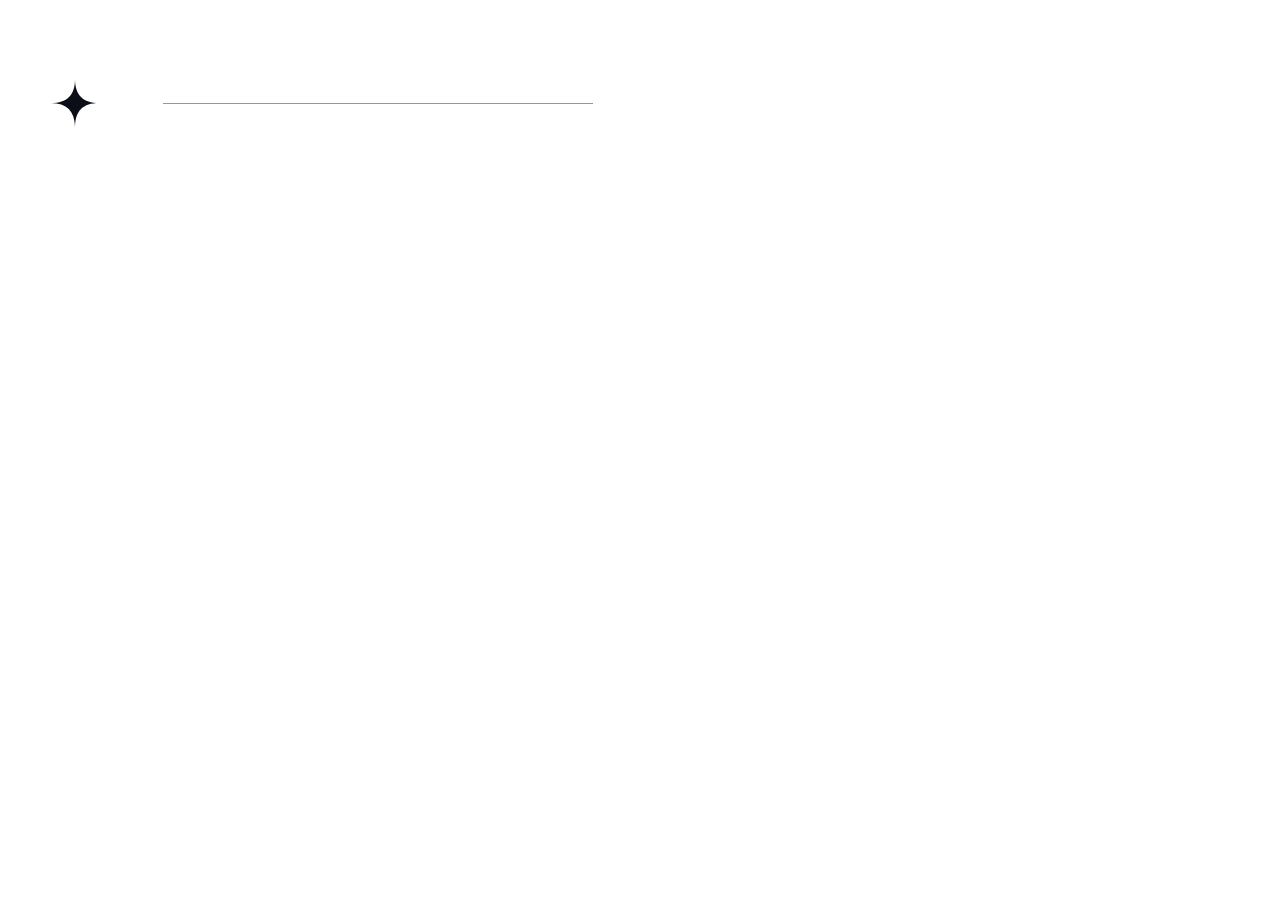
==== Pages/Crew.html @ 7c0da0c4 "...." ====
<!DOCTYPE html>
<html lang="en">
  <head>
    <meta charset="UTF-8" />
    <meta http-equiv="X-UA-Compatible" content="IE=edge" />
    <meta name="viewport" content="width=device-width, initial-scale=1.0" />
    <link
      rel="shortcut icon"
      href="/assets/favicon-32x32.png"
      type="image/x-icon"
    />
    <link rel="stylesheet" href="/style/css_reset.css" />
    <link rel="stylesheet" href="/style/Crew.css" />
    <link rel="stylesheet" href="/style/Webfonts/Barlow_Condensed.css" />
    <link rel="stylesheet" href="/style/Webfonts/Barlow.css" />
    <link rel="stylesheet" href="/style/Webfonts/Bellefair.css" />
    <link rel="stylesheet" href="/style/navigation.css" />
    <script src="/js/jquery-3.6.1.min.js"></script>
    <script src="/js/NavigationMobile.js"></script>
    <title>Space Tourismus</title>
  </head>
  <body>
    <nav class="container-navigation">
      <img class="Nav-logo" src="/assets//shared/logo.svg" alt="Website Logo" />

      <div class="nav-line"></div>
      <div class="container-links">
        <ul class="links">
          <li class="nav-element">
            <a href="index.html"><span>00</span>HOME</a>
          </li>

          <li class="nav-element active">
            <a href="/Pages/Destination.html"> <span>01</span>DESTINATION </a>
          </li>

          <li class="nav-element">
            <a href="/Pages/Crew.html"><span>02</span>CREW</a>
          </li>

          <li class="nav-element">
            <a href="/Pages/Technology.html"><span>03</span>TECHNOLOGY</a>
          </li>
        </ul>
      </div>
      <div id="MenuBtn">
        <img
          class="nav-menu-logo"
          src="/assets/shared/icon-hamburger.svg"
          alt="Menu Logo"
        />
        <img
          class="nav-menu-logo close"
          src="/assets/shared/icon-close.svg"
          alt="Menu Logo"
          style="display: none"
        />
      </div>
    </nav>

    <main class="Container-Crew-Main"></main>
    <aside class="Container-Crew-Aside"></aside>
  </body>
</html>
---- style/Crew.css ----
/* TODO: Mobile view */
---- style/Webfonts/Barlow_Condensed.css ----
/* barlow-condensed-100 - latin */
@font-face {
  font-family: "Barlow Condensed";
  font-style: normal;
  font-weight: 100;
  src: url("barlow-condensed-v12-latin-100.eot"); /* IE9 Compat Modes */
  src: local(""),
    url("barlow-condensed-v12-latin-100.eot?#iefix") format("embedded-opentype"),
    /* IE6-IE8 */ url("barlow-condensed-v12-latin-100.woff2") format("woff2"),
    /* Super Modern Browsers */ url("barlow-condensed-v12-latin-100.woff")
      format("woff"),
    /* Modern Browsers */ url("barlow-condensed-v12-latin-100.ttf")
      format("truetype"),
    /* Safari, Android, iOS */
      url("barlow-condensed-v12-latin-100.svg#BarlowCondensed") format("svg"); /* Legacy iOS */
}
/* barlow-condensed-100italic - latin */
@font-face {
  font-family: "Barlow Condensed";
  font-style: italic;
  font-weight: 100;
  src: url("barlow-condensed-v12-latin-100italic.eot"); /* IE9 Compat Modes */
  src: local(""),
    url("barlow-condensed-v12-latin-100italic.eot?#iefix")
      format("embedded-opentype"),
    /* IE6-IE8 */ url("barlow-condensed-v12-latin-100italic.woff2")
      format("woff2"),
    /* Super Modern Browsers */ url("barlow-condensed-v12-latin-100italic.woff")
      format("woff"),
    /* Modern Browsers */ url("barlow-condensed-v12-latin-100italic.ttf")
      format("truetype"),
    /* Safari, Android, iOS */
      url("barlow-condensed-v12-latin-100italic.svg#BarlowCondensed")
      format("svg"); /* Legacy iOS */
}
/* barlow-condensed-200 - latin */
@font-face {
  font-family: "Barlow Condensed";
  font-style: normal;
  font-weight: 200;
  src: url("barlow-condensed-v12-latin-200.eot"); /* IE9 Compat Modes */
  src: local(""),
    url("barlow-condensed-v12-latin-200.eot?#iefix") format("embedded-opentype"),
    /* IE6-IE8 */ url("barlow-condensed-v12-latin-200.woff2") format("woff2"),
    /* Super Modern Browsers */ url("barlow-condensed-v12-latin-200.woff")
      format("woff"),
    /* Modern Browsers */ url("barlow-condensed-v12-latin-200.ttf")
      format("truetype"),
    /* Safari, Android, iOS */
      url("barlow-condensed-v12-latin-200.svg#BarlowCondensed") format("svg"); /* Legacy iOS */
}
/* barlow-condensed-200italic - latin */
@font-face {
  font-family: "Barlow Condensed";
  font-style: italic;
  font-weight: 200;
  src: url("barlow-condensed-v12-latin-200italic.eot"); /* IE9 Compat Modes */
  src: local(""),
    url("barlow-condensed-v12-latin-200italic.eot?#iefix")
      format("embedded-opentype"),
    /* IE6-IE8 */ url("barlow-condensed-v12-latin-200italic.woff2")
      format("woff2"),
    /* Super Modern Browsers */ url("barlow-condensed-v12-latin-200italic.woff")
      format("woff"),
    /* Modern Browsers */ url("barlow-condensed-v12-latin-200italic.ttf")
      format("truetype"),
    /* Safari, Android, iOS */
      url("barlow-condensed-v12-latin-200italic.svg#BarlowCondensed")
      format("svg"); /* Legacy iOS */
}
/* barlow-condensed-300 - latin */
@font-face {
  font-family: "Barlow Condensed";
  font-style: normal;
  font-weight: 300;
  src: url("barlow-condensed-v12-latin-300.eot"); /* IE9 Compat Modes */
  src: local(""),
    url("barlow-condensed-v12-latin-300.eot?#iefix") format("embedded-opentype"),
    /* IE6-IE8 */ url("barlow-condensed-v12-latin-300.woff2") format("woff2"),
    /* Super Modern Browsers */ url("barlow-condensed-v12-latin-300.woff")
      format("woff"),
    /* Modern Browsers */ url("barlow-condensed-v12-latin-300.ttf")
      format("truetype"),
    /* Safari, Android, iOS */
      url("barlow-condensed-v12-latin-300.svg#BarlowCondensed") format("svg"); /* Legacy iOS */
}
/* barlow-condensed-300italic - latin */
@font-face {
  font-family: "Barlow Condensed";
  font-style: italic;
  font-weight: 300;
  src: url("barlow-condensed-v12-latin-300italic.eot"); /* IE9 Compat Modes */
  src: local(""),
    url("barlow-condensed-v12-latin-300italic.eot?#iefix")
      format("embedded-opentype"),
    /* IE6-IE8 */ url("barlow-condensed-v12-latin-300italic.woff2")
      format("woff2"),
    /* Super Modern Browsers */ url("barlow-condensed-v12-latin-300italic.woff")
      format("woff"),
    /* Modern Browsers */ url("barlow-condensed-v12-latin-300italic.ttf")
      format("truetype"),
    /* Safari, Android, iOS */
      url("barlow-condensed-v12-latin-300italic.svg#BarlowCondensed")
      format("svg"); /* Legacy iOS */
}
/* barlow-condensed-regular - latin */
@font-face {
  font-family: "Barlow Condensed";
  font-style: normal;
  font-weight: 400;
  src: url("barlow-condensed-v12-latin-regular.eot"); /* IE9 Compat Modes */
  src: local(""),
    url("barlow-condensed-v12-latin-regular.eot?#iefix")
      format("embedded-opentype"),
    /* IE6-IE8 */ url("barlow-condensed-v12-latin-regular.woff2")
      format("woff2"),
    /* Super Modern Browsers */ url("barlow-condensed-v12-latin-regular.woff")
      format("woff"),
    /* Modern Browsers */ url("barlow-condensed-v12-latin-regular.ttf")
      format("truetype"),
    /* Safari, Android, iOS */
      url("barlow-condensed-v12-latin-regular.svg#BarlowCondensed")
      format("svg"); /* Legacy iOS */
}
/* barlow-condensed-italic - latin */
@font-face {
  font-family: "Barlow Condensed";
  font-style: italic;
  font-weight: 400;
  src: url("barlow-condensed-v12-latin-italic.eot"); /* IE9 Compat Modes */
  src: local(""),
    url("barlow-condensed-v12-latin-italic.eot?#iefix")
      format("embedded-opentype"),
    /* IE6-IE8 */ url("barlow-condensed-v12-latin-italic.woff2") format("woff2"),
    /* Super Modern Browsers */ url("barlow-condensed-v12-latin-italic.woff")
      format("woff"),
    /* Modern Browsers */ url("barlow-condensed-v12-latin-italic.ttf")
      format("truetype"),
    /* Safari, Android, iOS */
      url("barlow-condensed-v12-latin-italic.svg#BarlowCondensed") format("svg"); /* Legacy iOS */
}
/* barlow-condensed-500 - latin */
@font-face {
  font-family: "Barlow Condensed";
  font-style: normal;
  font-weight: 500;
  src: url("barlow-condensed-v12-latin-500.eot"); /* IE9 Compat Modes */
  src: local(""),
    url("barlow-condensed-v12-latin-500.eot?#iefix") format("embedded-opentype"),
    /* IE6-IE8 */ url("barlow-condensed-v12-latin-500.woff2") format("woff2"),
    /* Super Modern Browsers */ url("barlow-condensed-v12-latin-500.woff")
      format("woff"),
    /* Modern Browsers */ url("barlow-condensed-v12-latin-500.ttf")
      format("truetype"),
    /* Safari, Android, iOS */
      url("barlow-condensed-v12-latin-500.svg#BarlowCondensed") format("svg"); /* Legacy iOS */
}
/* barlow-condensed-500italic - latin */
@font-face {
  font-family: "Barlow Condensed";
  font-style: italic;
  font-weight: 500;
  src: url("barlow-condensed-v12-latin-500italic.eot"); /* IE9 Compat Modes */
  src: local(""),
    url("barlow-condensed-v12-latin-500italic.eot?#iefix")
      format("embedded-opentype"),
    /* IE6-IE8 */ url("barlow-condensed-v12-latin-500italic.woff2")
      format("woff2"),
    /* Super Modern Browsers */ url("barlow-condensed-v12-latin-500italic.woff")
      format("woff"),
    /* Modern Browsers */ url("barlow-condensed-v12-latin-500italic.ttf")
      format("truetype"),
    /* Safari, Android, iOS */
      url("barlow-condensed-v12-latin-500italic.svg#BarlowCondensed")
      format("svg"); /* Legacy iOS */
}
/* barlow-condensed-600 - latin */
@font-face {
  font-family: "Barlow Condensed";
  font-style: normal;
  font-weight: 600;
  src: url("barlow-condensed-v12-latin-600.eot"); /* IE9 Compat Modes */
  src: local(""),
    url("barlow-condensed-v12-latin-600.eot?#iefix") format("embedded-opentype"),
    /* IE6-IE8 */ url("barlow-condensed-v12-latin-600.woff2") format("woff2"),
    /* Super Modern Browsers */ url("barlow-condensed-v12-latin-600.woff")
      format("woff"),
    /* Modern Browsers */ url("barlow-condensed-v12-latin-600.ttf")
      format("truetype"),
    /* Safari, Android, iOS */
      url("barlow-condensed-v12-latin-600.svg#BarlowCondensed") format("svg"); /* Legacy iOS */
}
/* barlow-condensed-600italic - latin */
@font-face {
  font-family: "Barlow Condensed";
  font-style: italic;
  font-weight: 600;
  src: url("barlow-condensed-v12-latin-600italic.eot"); /* IE9 Compat Modes */
  src: local(""),
    url("barlow-condensed-v12-latin-600italic.eot?#iefix")
      format("embedded-opentype"),
    /* IE6-IE8 */ url("barlow-condensed-v12-latin-600italic.woff2")
      format("woff2"),
    /* Super Modern Browsers */ url("barlow-condensed-v12-latin-600italic.woff")
      format("woff"),
    /* Modern Browsers */ url("barlow-condensed-v12-latin-600italic.ttf")
      format("truetype"),
    /* Safari, Android, iOS */
      url("barlow-condensed-v12-latin-600italic.svg#BarlowCondensed")
      format("svg"); /* Legacy iOS */
}
/* barlow-condensed-700 - latin */
@font-face {
  font-family: "Barlow Condensed";
  font-style: normal;
  font-weight: 700;
  src: url("barlow-condensed-v12-latin-700.eot"); /* IE9 Compat Modes */
  src: local(""),
    url("barlow-condensed-v12-latin-700.eot?#iefix") format("embedded-opentype"),
    /* IE6-IE8 */ url("barlow-condensed-v12-latin-700.woff2") format("woff2"),
    /* Super Modern Browsers */ url("barlow-condensed-v12-latin-700.woff")
      format("woff"),
    /* Modern Browsers */ url("barlow-condensed-v12-latin-700.ttf")
      format("truetype"),
    /* Safari, Android, iOS */
      url("barlow-condensed-v12-latin-700.svg#BarlowCondensed") format("svg"); /* Legacy iOS */
}
/* barlow-condensed-800 - latin */
@font-face {
  font-family: "Barlow Condensed";
  font-style: normal;
  font-weight: 800;
  src: url("barlow-condensed-v12-latin-800.eot"); /* IE9 Compat Modes */
  src: local(""),
    url("barlow-condensed-v12-latin-800.eot?#iefix") format("embedded-opentype"),
    /* IE6-IE8 */ url("barlow-condensed-v12-latin-800.woff2") format("woff2"),
    /* Super Modern Browsers */ url("barlow-condensed-v12-latin-800.woff")
      format("woff"),
    /* Modern Browsers */ url("barlow-condensed-v12-latin-800.ttf")
      format("truetype"),
    /* Safari, Android, iOS */
      url("barlow-condensed-v12-latin-800.svg#BarlowCondensed") format("svg"); /* Legacy iOS */
}
/* barlow-condensed-700italic - latin */
@font-face {
  font-family: "Barlow Condensed";
  font-style: italic;
  font-weight: 700;
  src: url("barlow-condensed-v12-latin-700italic.eot"); /* IE9 Compat Modes */
  src: local(""),
    url("barlow-condensed-v12-latin-700italic.eot?#iefix")
      format("embedded-opentype"),
    /* IE6-IE8 */ url("barlow-condensed-v12-latin-700italic.woff2")
      format("woff2"),
    /* Super Modern Browsers */ url("barlow-condensed-v12-latin-700italic.woff")
      format("woff"),
    /* Modern Browsers */ url("barlow-condensed-v12-latin-700italic.ttf")
      format("truetype"),
    /* Safari, Android, iOS */
      url("barlow-condensed-v12-latin-700italic.svg#BarlowCondensed")
      format("svg"); /* Legacy iOS */
}
/* barlow-condensed-800italic - latin */
@font-face {
  font-family: "Barlow Condensed";
  font-style: italic;
  font-weight: 800;
  src: url("barlow-condensed-v12-latin-800italic.eot"); /* IE9 Compat Modes */
  src: local(""),
    url("barlow-condensed-v12-latin-800italic.eot?#iefix")
      format("embedded-opentype"),
    /* IE6-IE8 */ url("barlow-condensed-v12-latin-800italic.woff2")
      format("woff2"),
    /* Super Modern Browsers */ url("barlow-condensed-v12-latin-800italic.woff")
      format("woff"),
    /* Modern Browsers */ url("barlow-condensed-v12-latin-800italic.ttf")
      format("truetype"),
    /* Safari, Android, iOS */
      url("barlow-condensed-v12-latin-800italic.svg#BarlowCondensed")
      format("svg"); /* Legacy iOS */
}
/* barlow-condensed-900italic - latin */
@font-face {
  font-family: "Barlow Condensed";
  font-style: italic;
  font-weight: 900;
  src: url("barlow-condensed-v12-latin-900italic.eot"); /* IE9 Compat Modes */
  src: local(""),
    url("barlow-condensed-v12-latin-900italic.eot?#iefix")
      format("embedded-opentype"),
    /* IE6-IE8 */ url("barlow-condensed-v12-latin-900italic.woff2")
      format("woff2"),
    /* Super Modern Browsers */ url("barlow-condensed-v12-latin-900italic.woff")
      format("woff"),
    /* Modern Browsers */ url("barlow-condensed-v12-latin-900italic.ttf")
      format("truetype"),
    /* Safari, Android, iOS */
      url("barlow-condensed-v12-latin-900italic.svg#BarlowCondensed")
      format("svg"); /* Legacy iOS */
}
/* barlow-condensed-900 - latin */
@font-face {
  font-family: "Barlow Condensed";
  font-style: normal;
  font-weight: 900;
  src: url("barlow-condensed-v12-latin-900.eot"); /* IE9 Compat Modes */
  src: local(""),
    url("barlow-condensed-v12-latin-900.eot?#iefix") format("embedded-opentype"),
    /* IE6-IE8 */ url("barlow-condensed-v12-latin-900.woff2") format("woff2"),
    /* Super Modern Browsers */ url("barlow-condensed-v12-latin-900.woff")
      format("woff"),
    /* Modern Browsers */ url("barlow-condensed-v12-latin-900.ttf")
      format("truetype"),
    /* Safari, Android, iOS */
      url("barlow-condensed-v12-latin-900.svg#BarlowCondensed") format("svg"); /* Legacy iOS */
}
---- style/Webfonts/Barlow.css ----
/* barlow-100 - latin */
@font-face {
  font-family: "Barlow";
  font-style: normal;
  font-weight: 100;
  src: url("barlow-v12-latin-100.eot"); /* IE9 Compat Modes */
  src: local(""),
    url("barlow-v12-latin-100.eot?#iefix") format("embedded-opentype"),
    /* IE6-IE8 */ url("barlow-v12-latin-100.woff2") format("woff2"),
    /* Super Modern Browsers */ url("barlow-v12-latin-100.woff") format("woff"),
    /* Modern Browsers */ url("barlow-v12-latin-100.ttf") format("truetype"),
    /* Safari, Android, iOS */ url("barlow-v12-latin-100.svg#Barlow")
      format("svg"); /* Legacy iOS */
}
/* barlow-100italic - latin */
@font-face {
  font-family: "Barlow";
  font-style: italic;
  font-weight: 100;
  src: url("barlow-v12-latin-100italic.eot"); /* IE9 Compat Modes */
  src: local(""),
    url("barlow-v12-latin-100italic.eot?#iefix") format("embedded-opentype"),
    /* IE6-IE8 */ url("barlow-v12-latin-100italic.woff2") format("woff2"),
    /* Super Modern Browsers */ url("barlow-v12-latin-100italic.woff")
      format("woff"),
    /* Modern Browsers */ url("barlow-v12-latin-100italic.ttf")
      format("truetype"),
    /* Safari, Android, iOS */ url("barlow-v12-latin-100italic.svg#Barlow")
      format("svg"); /* Legacy iOS */
}
/* barlow-200 - latin */
@font-face {
  font-family: "Barlow";
  font-style: normal;
  font-weight: 200;
  src: url("barlow-v12-latin-200.eot"); /* IE9 Compat Modes */
  src: local(""),
    url("barlow-v12-latin-200.eot?#iefix") format("embedded-opentype"),
    /* IE6-IE8 */ url("barlow-v12-latin-200.woff2") format("woff2"),
    /* Super Modern Browsers */ url("barlow-v12-latin-200.woff") format("woff"),
    /* Modern Browsers */ url("barlow-v12-latin-200.ttf") format("truetype"),
    /* Safari, Android, iOS */ url("barlow-v12-latin-200.svg#Barlow")
      format("svg"); /* Legacy iOS */
}
/* barlow-200italic - latin */
@font-face {
  font-family: "Barlow";
  font-style: italic;
  font-weight: 200;
  src: url("barlow-v12-latin-200italic.eot"); /* IE9 Compat Modes */
  src: local(""),
    url("barlow-v12-latin-200italic.eot?#iefix") format("embedded-opentype"),
    /* IE6-IE8 */ url("barlow-v12-latin-200italic.woff2") format("woff2"),
    /* Super Modern Browsers */ url("barlow-v12-latin-200italic.woff")
      format("woff"),
    /* Modern Browsers */ url("barlow-v12-latin-200italic.ttf")
      format("truetype"),
    /* Safari, Android, iOS */ url("barlow-v12-latin-200italic.svg#Barlow")
      format("svg"); /* Legacy iOS */
}
/* barlow-300 - latin */
@font-face {
  font-family: "Barlow";
  font-style: normal;
  font-weight: 300;
  src: url("barlow-v12-latin-300.eot"); /* IE9 Compat Modes */
  src: local(""),
    url("barlow-v12-latin-300.eot?#iefix") format("embedded-opentype"),
    /* IE6-IE8 */ url("barlow-v12-latin-300.woff2") format("woff2"),
    /* Super Modern Browsers */ url("barlow-v12-latin-300.woff") format("woff"),
    /* Modern Browsers */ url("barlow-v12-latin-300.ttf") format("truetype"),
    /* Safari, Android, iOS */ url("barlow-v12-latin-300.svg#Barlow")
      format("svg"); /* Legacy iOS */
}
/* barlow-300italic - latin */
@font-face {
  font-family: "Barlow";
  font-style: italic;
  font-weight: 300;
  src: url("barlow-v12-latin-300italic.eot"); /* IE9 Compat Modes */
  src: local(""),
    url("barlow-v12-latin-300italic.eot?#iefix") format("embedded-opentype"),
    /* IE6-IE8 */ url("barlow-v12-latin-300italic.woff2") format("woff2"),
    /* Super Modern Browsers */ url("barlow-v12-latin-300italic.woff")
      format("woff"),
    /* Modern Browsers */ url("barlow-v12-latin-300italic.ttf")
      format("truetype"),
    /* Safari, Android, iOS */ url("barlow-v12-latin-300italic.svg#Barlow")
      format("svg"); /* Legacy iOS */
}
/* barlow-regular - latin */
@font-face {
  font-family: "Barlow";
  font-style: normal;
  font-weight: 400;
  src: url("barlow-v12-latin-regular.eot"); /* IE9 Compat Modes */
  src: local(""),
    url("barlow-v12-latin-regular.eot?#iefix") format("embedded-opentype"),
    /* IE6-IE8 */ url("barlow-v12-latin-regular.woff2") format("woff2"),
    /* Super Modern Browsers */ url("barlow-v12-latin-regular.woff")
      format("woff"),
    /* Modern Browsers */ url("barlow-v12-latin-regular.ttf") format("truetype"),
    /* Safari, Android, iOS */ url("barlow-v12-latin-regular.svg#Barlow")
      format("svg"); /* Legacy iOS */
}
/* barlow-italic - latin */
@font-face {
  font-family: "Barlow";
  font-style: italic;
  font-weight: 400;
  src: url("barlow-v12-latin-italic.eot"); /* IE9 Compat Modes */
  src: local(""),
    url("barlow-v12-latin-italic.eot?#iefix") format("embedded-opentype"),
    /* IE6-IE8 */ url("barlow-v12-latin-italic.woff2") format("woff2"),
    /* Super Modern Browsers */ url("barlow-v12-latin-italic.woff")
      format("woff"),
    /* Modern Browsers */ url("barlow-v12-latin-italic.ttf") format("truetype"),
    /* Safari, Android, iOS */ url("barlow-v12-latin-italic.svg#Barlow")
      format("svg"); /* Legacy iOS */
}
/* barlow-500 - latin */
@font-face {
  font-family: "Barlow";
  font-style: normal;
  font-weight: 500;
  src: url("barlow-v12-latin-500.eot"); /* IE9 Compat Modes */
  src: local(""),
    url("barlow-v12-latin-500.eot?#iefix") format("embedded-opentype"),
    /* IE6-IE8 */ url("barlow-v12-latin-500.woff2") format("woff2"),
    /* Super Modern Browsers */ url("barlow-v12-latin-500.woff") format("woff"),
    /* Modern Browsers */ url("barlow-v12-latin-500.ttf") format("truetype"),
    /* Safari, Android, iOS */ url("barlow-v12-latin-500.svg#Barlow")
      format("svg"); /* Legacy iOS */
}
/* barlow-500italic - latin */
@font-face {
  font-family: "Barlow";
  font-style: italic;
  font-weight: 500;
  src: url("barlow-v12-latin-500italic.eot"); /* IE9 Compat Modes */
  src: local(""),
    url("barlow-v12-latin-500italic.eot?#iefix") format("embedded-opentype"),
    /* IE6-IE8 */ url("barlow-v12-latin-500italic.woff2") format("woff2"),
    /* Super Modern Browsers */ url("barlow-v12-latin-500italic.woff")
      format("woff"),
    /* Modern Browsers */ url("barlow-v12-latin-500italic.ttf")
      format("truetype"),
    /* Safari, Android, iOS */ url("barlow-v12-latin-500italic.svg#Barlow")
      format("svg"); /* Legacy iOS */
}
/* barlow-600italic - latin */
@font-face {
  font-family: "Barlow";
  font-style: italic;
  font-weight: 600;
  src: url("barlow-v12-latin-600italic.eot"); /* IE9 Compat Modes */
  src: local(""),
    url("barlow-v12-latin-600italic.eot?#iefix") format("embedded-opentype"),
    /* IE6-IE8 */ url("barlow-v12-latin-600italic.woff2") format("woff2"),
    /* Super Modern Browsers */ url("barlow-v12-latin-600italic.woff")
      format("woff"),
    /* Modern Browsers */ url("barlow-v12-latin-600italic.ttf")
      format("truetype"),
    /* Safari, Android, iOS */ url("barlow-v12-latin-600italic.svg#Barlow")
      format("svg"); /* Legacy iOS */
}
/* barlow-600 - latin */
@font-face {
  font-family: "Barlow";
  font-style: normal;
  font-weight: 600;
  src: url("barlow-v12-latin-600.eot"); /* IE9 Compat Modes */
  src: local(""),
    url("barlow-v12-latin-600.eot?#iefix") format("embedded-opentype"),
    /* IE6-IE8 */ url("barlow-v12-latin-600.woff2") format("woff2"),
    /* Super Modern Browsers */ url("barlow-v12-latin-600.woff") format("woff"),
    /* Modern Browsers */ url("barlow-v12-latin-600.ttf") format("truetype"),
    /* Safari, Android, iOS */ url("barlow-v12-latin-600.svg#Barlow")
      format("svg"); /* Legacy iOS */
}
/* barlow-700 - latin */
@font-face {
  font-family: "Barlow";
  font-style: normal;
  font-weight: 700;
  src: url("barlow-v12-latin-700.eot"); /* IE9 Compat Modes */
  src: local(""),
    url("barlow-v12-latin-700.eot?#iefix") format("embedded-opentype"),
    /* IE6-IE8 */ url("barlow-v12-latin-700.woff2") format("woff2"),
    /* Super Modern Browsers */ url("barlow-v12-latin-700.woff") format("woff"),
    /* Modern Browsers */ url("barlow-v12-latin-700.ttf") format("truetype"),
    /* Safari, Android, iOS */ url("barlow-v12-latin-700.svg#Barlow")
      format("svg"); /* Legacy iOS */
}
/* barlow-700italic - latin */
@font-face {
  font-family: "Barlow";
  font-style: italic;
  font-weight: 700;
  src: url("barlow-v12-latin-700italic.eot"); /* IE9 Compat Modes */
  src: local(""),
    url("barlow-v12-latin-700italic.eot?#iefix") format("embedded-opentype"),
    /* IE6-IE8 */ url("barlow-v12-latin-700italic.woff2") format("woff2"),
    /* Super Modern Browsers */ url("barlow-v12-latin-700italic.woff")
      format("woff"),
    /* Modern Browsers */ url("barlow-v12-latin-700italic.ttf")
      format("truetype"),
    /* Safari, Android, iOS */ url("barlow-v12-latin-700italic.svg#Barlow")
      format("svg"); /* Legacy iOS */
}
/* barlow-800 - latin */
@font-face {
  font-family: "Barlow";
  font-style: normal;
  font-weight: 800;
  src: url("barlow-v12-latin-800.eot"); /* IE9 Compat Modes */
  src: local(""),
    url("barlow-v12-latin-800.eot?#iefix") format("embedded-opentype"),
    /* IE6-IE8 */ url("barlow-v12-latin-800.woff2") format("woff2"),
    /* Super Modern Browsers */ url("barlow-v12-latin-800.woff") format("woff"),
    /* Modern Browsers */ url("barlow-v12-latin-800.ttf") format("truetype"),
    /* Safari, Android, iOS */ url("barlow-v12-latin-800.svg#Barlow")
      format("svg"); /* Legacy iOS */
}
/* barlow-800italic - latin */
@font-face {
  font-family: "Barlow";
  font-style: italic;
  font-weight: 800;
  src: url("barlow-v12-latin-800italic.eot"); /* IE9 Compat Modes */
  src: local(""),
    url("barlow-v12-latin-800italic.eot?#iefix") format("embedded-opentype"),
    /* IE6-IE8 */ url("barlow-v12-latin-800italic.woff2") format("woff2"),
    /* Super Modern Browsers */ url("barlow-v12-latin-800italic.woff")
      format("woff"),
    /* Modern Browsers */ url("barlow-v12-latin-800italic.ttf")
      format("truetype"),
    /* Safari, Android, iOS */ url("barlow-v12-latin-800italic.svg#Barlow")
      format("svg"); /* Legacy iOS */
}
/* barlow-900 - latin */
@font-face {
  font-family: "Barlow";
  font-style: normal;
  font-weight: 900;
  src: url("barlow-v12-latin-900.eot"); /* IE9 Compat Modes */
  src: local(""),
    url("barlow-v12-latin-900.eot?#iefix") format("embedded-opentype"),
    /* IE6-IE8 */ url("barlow-v12-latin-900.woff2") format("woff2"),
    /* Super Modern Browsers */ url("barlow-v12-latin-900.woff") format("woff"),
    /* Modern Browsers */ url("barlow-v12-latin-900.ttf") format("truetype"),
    /* Safari, Android, iOS */ url("barlow-v12-latin-900.svg#Barlow")
      format("svg"); /* Legacy iOS */
}
/* barlow-900italic - latin */
@font-face {
  font-family: "Barlow";
  font-style: italic;
  font-weight: 900;
  src: url("barlow-v12-latin-900italic.eot"); /* IE9 Compat Modes */
  src: local(""),
    url("barlow-v12-latin-900italic.eot?#iefix") format("embedded-opentype"),
    /* IE6-IE8 */ url("barlow-v12-latin-900italic.woff2") format("woff2"),
    /* Super Modern Browsers */ url("barlow-v12-latin-900italic.woff")
      format("woff"),
    /* Modern Browsers */ url("barlow-v12-latin-900italic.ttf")
      format("truetype"),
    /* Safari, Android, iOS */ url("barlow-v12-latin-900italic.svg#Barlow")
      format("svg"); /* Legacy iOS */
}
---- style/Webfonts/Bellefair.css ----
/* bellefair-regular - latin */
@font-face {
  font-family: "Bellefair";
  font-style: normal;
  font-weight: 400;
  src: url("bellefair-v14-latin-regular.eot"); /* IE9 Compat Modes */
  src: local(""),
    url("bellefair-v14-latin-regular.eot?#iefix") format("embedded-opentype"),
    /* IE6-IE8 */ url("bellefair-v14-latin-regular.woff2") format("woff2"),
    /* Super Modern Browsers */ url("bellefair-v14-latin-regular.woff")
      format("woff"),
    /* Modern Browsers */ url("bellefair-v14-latin-regular.ttf")
      format("truetype"),
    /* Safari, Android, iOS */ url("bellefair-v14-latin-regular.svg#Bellefair")
      format("svg"); /* Legacy iOS */
}
---- style/navigation.css ----
.container-navigation {
  position: absolute;
  margin-left: 4%;
  top: 55px;
  right: 0px;
  width: 96%;
  display: flex;
  justify-content: space-between;
  align-items: center;
}

#MenuBtn {
  display: none;
}

.nav-line {
  position: absolute;
  margin-left: 112px;
  width: 35%;
  height: 1px;
  background-color: #979797;
  z-index: 5;
}

.container-links {
  background-color: hsla(0, 0%, 100%, 0.04);
  backdrop-filter: blur(10px);
  display: flex;
  width: 60%;
  height: 96px;
  justify-content: space-evenly;
  align-items: center;
  font-family: "Barlow Condensed";
  color: #ffffff;
  letter-spacing: 2.7px;
}

.links {
  list-style: none;
  width: 100%;
  margin-left: 15%;
  margin-right: 19%;
  display: flex;
  justify-content: space-between;
  align-items: center;
  height: 100%;
}

.container-links > .links > li > a > span {
  font-weight: bold;
  margin-right: 14px;
}

.nav-element {
  height: 100%;
  display: flex;
  pointer-events: none;
  align-items: center;
  border-bottom: 3px solid transparent;
}

.nav-element > a {
  pointer-events: auto;
}

.nav-element:hover {
  border-bottom: 3px solid #979797;
}

.active {
  border-bottom: 3px solid #ffffff;
}

.active:hover {
  border-bottom: 3px solid #ffffff;
}

/* TODO: Small Laptop */

@media screen and (max-width: 1270px) {
  .nav-line {
    width: 30%;
  }

  .links {
    margin-left: 7%;
    margin-right: 12%;
  }

  .container-links > .links > li > a > span {
    font-weight: bold;
    margin-right: 5px;
  }
}

/* TODO: Tablet */

@media screen and (max-width: 912px) {
  .container-navigation {
    padding-left: 5%;
    top: 0px;
    right: 0px;
    width: 100%;
    display: flex;
    justify-content: space-between;
    align-items: center;
  }

  .nav-line {
    display: none;
  }

  .container-links {
    width: 450px;
  }

  .container-links > .links > li > a > span {
    display: none;
  }

  .nav-element {
    font-size: 15px;
  }

  .links {
    margin: 0 10%;
  }
}

@media screen and (max-width: 475px) {
  .container-navigation {
    padding-left: 5%;
    top: 0px;
    right: 0px;
    width: 100%;
    display: flex;
    justify-content: space-between;
    align-items: center;
  }

  .nav-line {
    display: none;
  }

  .container-links {
    width: 450px;
  }

  .container-links > .links > li > a > span {
    display: none;
  }

  .nav-element {
    font-size: 15px;
  }

  .links {
    margin: 0 5%;
  }
}

/* TODO: Mobile */

@media screen and (max-width: 425px) {
  #MenuBtn {
    display: block;
  }

  .container-navigation {
    position: absolute;
    display: block;
    height: 100vh;
    padding: 0;
    margin: 0;
    isolation: isolate;
    z-index: 6;
  }

  .Nav-logo {
    position: absolute;
    width: 40px;
    height: 40px;
    left: 24px;
    top: 24px;
  }

  .nav-menu-logo {
    position: absolute;
    width: 24px;
    height: 21px;
    top: 33px;
    right: 24px;
    z-index: 10;
  }

  .container-links {
    display: none;
    overflow: hidden;
    background-color: hsla(0, 0%, 100%, 0.1);
    backdrop-filter: blur(50px);
    position: absolute;
    right: 0;
    top: 0;
    width: 68%;

    flex-direction: column;
    align-items: center;
    justify-content: flex-start;
    height: 100%;
  }
  .container-links > .links > li > a > span {
    display: inline;
    font-weight: bold;
    margin-right: 14px;
  }

  .links {
    flex-direction: column;
    justify-content: flex-start;
    align-items: flex-start;
    height: fit-content;
    margin-top: 118px;
    text-align: left;
  }

  .nav-element {
    margin-left: 32px;
    font-size: 16px;
    margin-bottom: 32px;
    border-bottom: 3px solid transparent;
  }

  .close {
    width: 19px;
    height: 19px;
  }
}
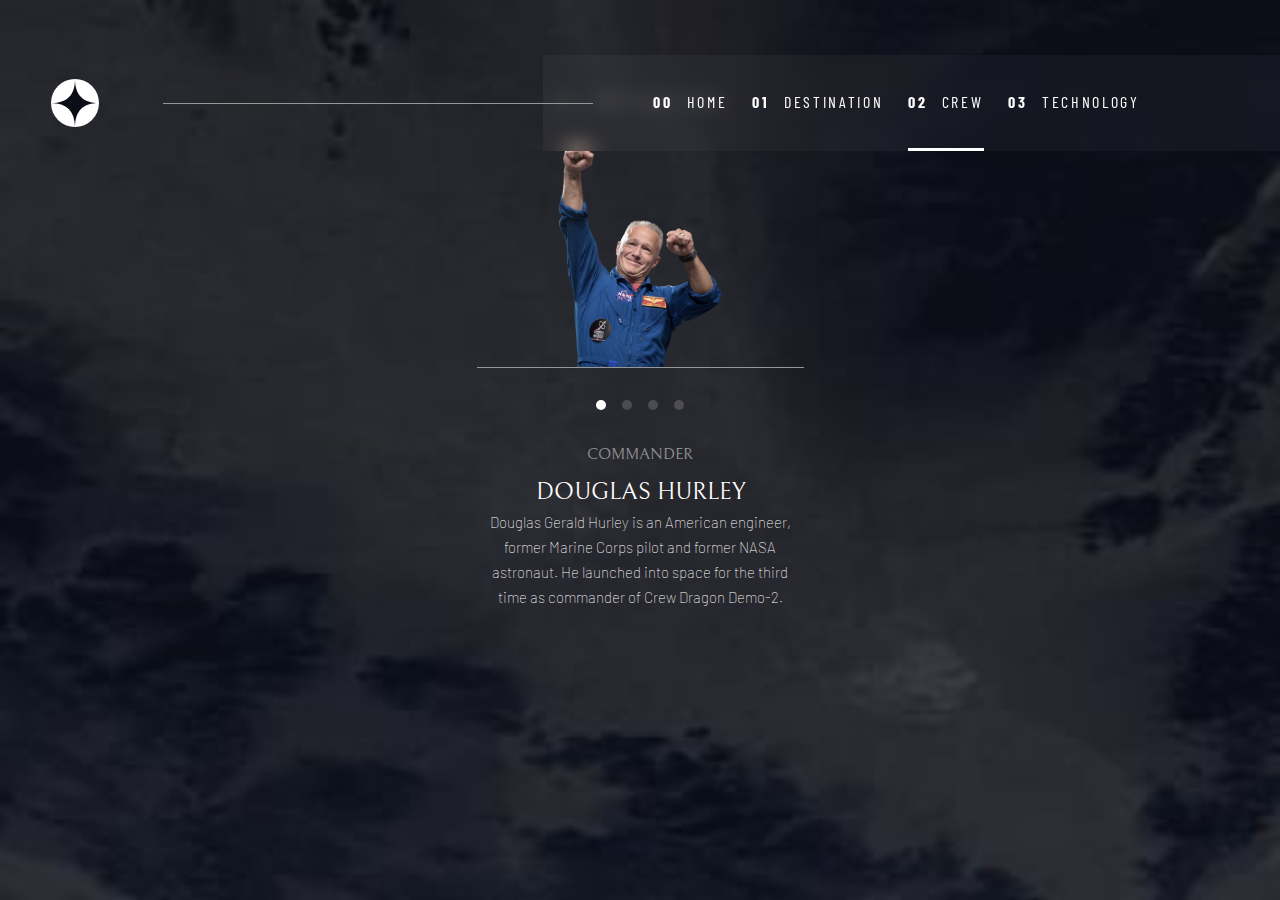
==== commit 678ca4d5: "......." ====
--- a/Pages/Crew.html
+++ b/Pages/Crew.html
@@ -17,6 +17,7 @@
     <link rel="stylesheet" href="/style/navigation.css" />
     <script src="/js/jquery-3.6.1.min.js"></script>
     <script src="/js/NavigationMobile.js"></script>
+    <script src="/js/Crew.js"></script>
     <title>Space Tourismus</title>
   </head>
   <body>
@@ -30,11 +31,11 @@
             <a href="index.html"><span>00</span>HOME</a>
           </li>
 
-          <li class="nav-element active">
+          <li class="nav-element">
             <a href="/Pages/Destination.html"> <span>01</span>DESTINATION </a>
           </li>
 
-          <li class="nav-element">
+          <li class="nav-element active">
             <a href="/Pages/Crew.html"><span>02</span>CREW</a>
           </li>
 
@@ -57,8 +58,30 @@
         />
       </div>
     </nav>
+    <h1 class="Crew-Heading"><span>02</span>Meet Your Crew</h1>
+    <main class="Container-Crew-Main">
+      <div class="ImageSlider">
+        <div class="crewImageContainer">
+          <img
+            class="crewMemberImage"
+            id="crewMemberImage"
+            src=""
+            alt="Crew Mitglied"
+          />
+        </div>
 
-    <main class="Container-Crew-Main"></main>
-    <aside class="Container-Crew-Aside"></aside>
+        <div class="slideMenu">
+          <div class="slideButton activeSlideButton" data="1"></div>
+          <div class="slideButton" data="2"></div>
+          <div class="slideButton" data="3"></div>
+          <div class="slideButton" data="4"></div>
+        </div>
+      </div>
+    </main>
+    <aside class="Container-Crew-Aside">
+      <h3 id="role" class="role"></h3>
+      <h2 id="crewName" class="crewName"></h2>
+      <p id="bio" class="bio"></p>
+    </aside>
   </body>
 </html>
--- a/style/Crew.css
+++ b/style/Crew.css
@@ -1 +1,110 @@
-/* TODO: Mobile view */
+body {
+  background-image: url("/assets/crew/background-crew-mobile.jpg");
+  display: flex;
+  background-attachment: fixed;
+  background-size: cover;
+  flex-direction: column;
+  align-items: center;
+  color: white;
+  text-align: center;
+}
+
+.Crew-Heading {
+  font-family: "Barlow Condensed";
+  font-weight: lighter;
+  margin: 88px 0 32px 0;
+  padding: 0;
+  margin-top: 88px;
+  color: #ffffff;
+  font-size: 16px;
+  letter-spacing: 2.7pt;
+}
+
+.Crew-Heading > span {
+  font-family: "Barlow Condensed";
+  font-weight: bold;
+  color: rgba(255, 255, 255, 0.25);
+  margin-right: 16px;
+}
+
+.Container-Crew-Main {
+  display: flex;
+  flex-direction: column;
+  align-items: center;
+  justify-content: center;
+}
+
+.crewImageContainer {
+  display: flex;
+  flex-direction: column;
+  align-items: center;
+  justify-content: center;
+  width: 327px;
+  border-bottom: 1px solid #979797;
+}
+
+.crewMemberImage {
+  height: 223px;
+}
+
+.ImageSlider {
+  display: flex;
+  flex-direction: column;
+  align-items: center;
+}
+
+.slideMenu {
+  margin-top: 32px;
+  height: 10px;
+  width: 88px;
+  display: flex;
+  justify-content: space-between;
+  isolation: isolate;
+  z-index: 10;
+}
+
+.slideButton {
+  background-color: rgba(255, 255, 255, 0.17);
+  width: 10px;
+  height: 10px;
+  border-radius: 50%;
+  -webkit-border-radius: 50%;
+  -moz-border-radius: 50%;
+  -ms-border-radius: 50%;
+  -o-border-radius: 50%;
+}
+
+.activeSlideButton {
+  background-color: rgba(255, 255, 255, 1);
+}
+
+.Container-Crew-Aside {
+  width: 327px;
+  margin: 32px 0 0px 0;
+}
+
+.role {
+  margin-bottom: 8px;
+  font-family: "Bellefair";
+  font-size: 16px;
+  font-weight: lighter;
+  color: rgba(255, 255, 255, 0.5);
+  text-transform: uppercase;
+}
+
+.crewName {
+  color: #ffffff;
+  font-family: "Bellefair";
+  font-size: 24px;
+  text-transform: uppercase;
+  font-weight: lighter;
+}
+
+.bio {
+  text-align: center;
+  color: #ffffff;
+  font-family: "Barlow";
+  font-size: 15px;
+  line-height: 25px;
+  font-weight: lighter;
+}
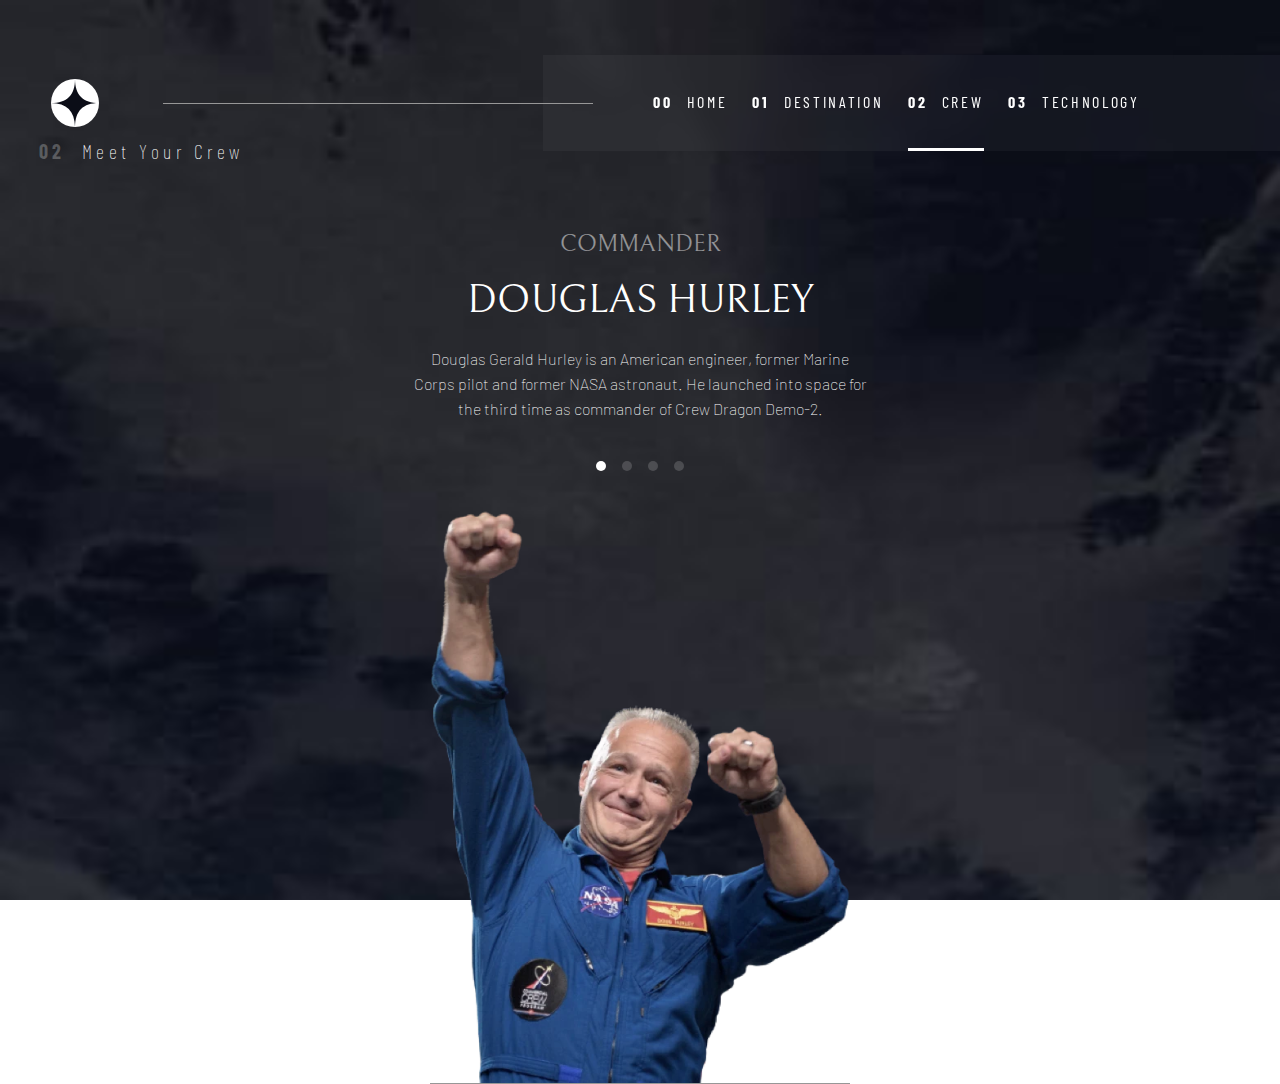
==== commit 022f5901: "...." ====
--- a/Pages/Crew.html
+++ b/Pages/Crew.html
@@ -28,7 +28,7 @@
       <div class="container-links">
         <ul class="links">
           <li class="nav-element">
-            <a href="index.html"><span>00</span>HOME</a>
+            <a href="../index.html"><span>00</span>HOME</a>
           </li>
 
           <li class="nav-element">
@@ -59,29 +59,31 @@
       </div>
     </nav>
     <h1 class="Crew-Heading"><span>02</span>Meet Your Crew</h1>
-    <main class="Container-Crew-Main">
-      <div class="ImageSlider">
-        <div class="crewImageContainer">
-          <img
-            class="crewMemberImage"
-            id="crewMemberImage"
-            src=""
-            alt="Crew Mitglied"
-          />
+    <div class="Crew-Container">
+      <main class="Container-Crew-Main">
+        <div class="ImageSlider">
+          <div class="crewImageContainer">
+            <img
+              class="crewMemberImage"
+              id="crewMemberImage"
+              src=""
+              alt="Crew Mitglied"
+            />
+          </div>
+
+          <div class="slideMenu">
+            <div class="slideButton activeSlideButton" data="1"></div>
+            <div class="slideButton" data="2"></div>
+            <div class="slideButton" data="3"></div>
+            <div class="slideButton" data="4"></div>
+          </div>
         </div>
-
-        <div class="slideMenu">
-          <div class="slideButton activeSlideButton" data="1"></div>
-          <div class="slideButton" data="2"></div>
-          <div class="slideButton" data="3"></div>
-          <div class="slideButton" data="4"></div>
-        </div>
-      </div>
-    </main>
-    <aside class="Container-Crew-Aside">
-      <h3 id="role" class="role"></h3>
-      <h2 id="crewName" class="crewName"></h2>
-      <p id="bio" class="bio"></p>
-    </aside>
+      </main>
+      <aside class="Container-Crew-Aside">
+        <h3 id="role" class="role"></h3>
+        <h2 id="crewName" class="crewName"></h2>
+        <p id="bio" class="bio"></p>
+      </aside>
+    </div>
   </body>
 </html>
--- a/style/Crew.css
+++ b/style/Crew.css
@@ -14,7 +14,6 @@
   font-weight: lighter;
   margin: 88px 0 32px 0;
   padding: 0;
-  margin-top: 88px;
   color: #ffffff;
   font-size: 16px;
   letter-spacing: 2.7pt;
@@ -108,3 +107,62 @@
   line-height: 25px;
   font-weight: lighter;
 }
+
+@media only screen and (min-width: 768px) {
+  .Crew-Heading {
+    text-align: left;
+    width: 100%;
+    margin: 136px 0 60px 0;
+    padding-left: 38.5px;
+    font-size: 20px;
+    letter-spacing: 3.38pt;
+  }
+
+  .Crew-Container {
+    display: flex;
+    flex-direction: column-reverse;
+  }
+
+  .Container-Crew-Aside {
+    width: 100%;
+    margin: 0 0 40px 0;
+  }
+
+  .role {
+    font-size: 24px;
+  }
+
+  .crewName {
+    font-size: 40px;
+  }
+
+  .bio {
+    margin-top: 16px;
+    width: 458px;
+    font-size: 16px;
+  }
+
+  .ImageSlider {
+    display: flex;
+    flex-direction: column-reverse;
+    align-items: center;
+  }
+
+  .slideMenu {
+    margin: 0 0 40px 0;
+  }
+
+  .crewImageContainer {
+    display: flex;
+    flex-direction: column;
+    align-items: center;
+    justify-content: center;
+    width: 100%;
+    overflow: hidden;
+    border-bottom: 1px solid #979797;
+  }
+
+  .crewMemberImage {
+    height: 572px;
+  }
+}
